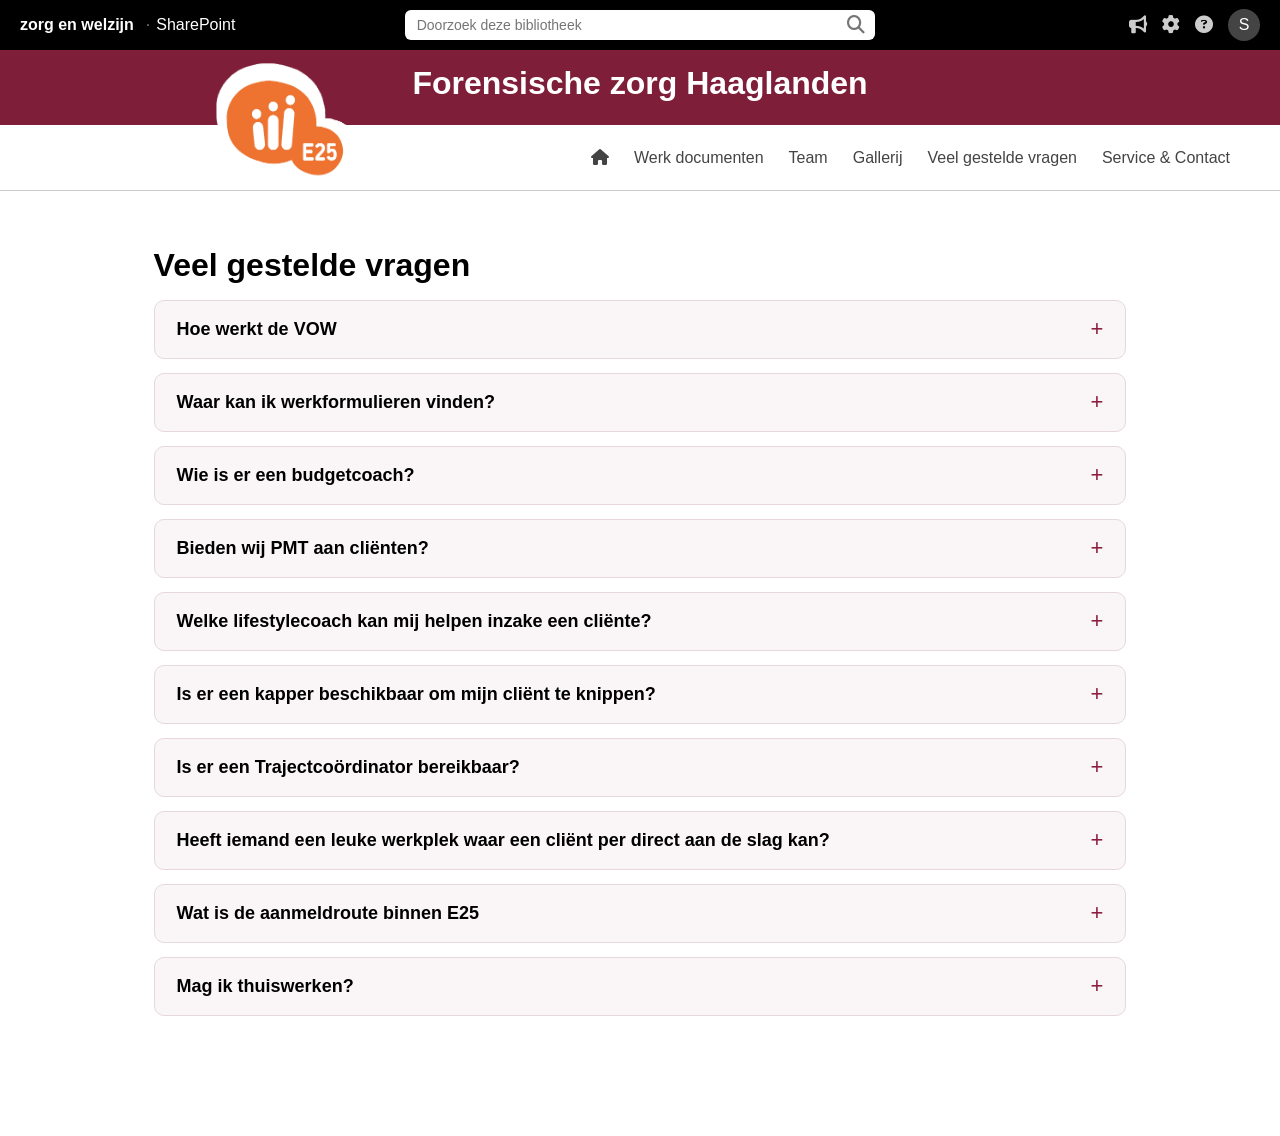
==== faq.html @ debcc2cc "Add files via upload" ====
<!DOCTYPE html>
<html lang="en">
<head>
  <meta charset="UTF-8">
  <meta name="viewport" content="width=device-width, initial-scale=1.0">
  <title>Trainingsaanbod</title>
  <link rel="stylesheet" href="./css/style.css">
  <link rel="stylesheet" href="./css/top-bar.css">
  <link rel="stylesheet" href="./css/red-sub-bar.css">
  <link rel="stylesheet" href="./css/white-sub-bar.css">
  <link rel="stylesheet" href="./css/trainingsaanbod.css">
  <link rel="stylesheet" href="https://cdnjs.cloudflare.com/ajax/libs/font-awesome/6.5.0/css/all.min.css">
</head>
<style>
  html{
    background-color: white;
  }
</style>
<body>
  <header class="sp-topbar">
    <!-- class="black-top-bar"> -->
    <div class="sp-left">
        <!-- <img src="./afbeeldingen/offlogo.png" class="sp-logo"> -->
        <span class="sp-title">zorg en welzijn</span>
        <span class="divider">·</span>
        <span class="sp-subtitle">SharePoint</span>
    </div>

    <div class="sp-center">
        <div class="searchbar">
            <input type="text" placeholder="Doorzoek deze bibliotheek">
            <i class="fa-solid fa-magnifying-glass"></i>
        </div>
    </div>

    <div class="sp-right">
        <i class="fa-solid fa-bullhorn"></i>
        <i class="fa-solid fa-gear"></i>
        <i class="fa-solid fa-circle-question"></i>
        <div class="user">S</div>
    </div>
  </header>

  <div class="red-sub-bar">
  <div class="bar-title">
      <h1>Forensische zorg Haaglanden</h1>
  </div>
  </div>
  <div class="white-sub-bar">
    <img class="logo-sub-bar" src="./afbeeldingen/logometwitterand.png" alt="logo-25">
  
    <ul class="main-menu">
      <li>
        <a href="index.html" class="home-link" aria-label="Home">
          <i class="fa-solid fa-house"></i>
        </a>
      </li>
      <li>Werk documenten</li>
      <li>Team</li>
      <li>Gallerij</li>
      <li><a href="faq.html">Veel gestelde vragen</a></li>
      <li>Service & Contact</li>
    </ul>
  </div>

  <section class="academy-section">

    <div class="academy-intro">
      <!-- <h2>E25 Academy – samen leren voor groei</h2>
  
      <p>
        Bij E25 geloven we dat echte groei ontstaat wanneer leren en ontwikkelen
        samenkomen – op school, op de werkvloer én in de praktijk.
        Daarom presenteren we met trots het trainingsaanbod van de E25 Academy:
        een samenhangend programma van trainingen en workshops voor leerlingen,
        mentoren en professionals.
      </p>
  
      <p>
        De E25 Academy biedt ruimte voor ontwikkeling, verbinding en
        deskundigheidsbevordering. Met onze trainingen ondersteunen we scholen
        en organisaties bij het creëren van een positieve, veilige en
        stimulerende leeromgeving.
      </p>
    </div> -->
  
    <h2 class="academy-subtitle">Veel gestelde vragen</h2>
  
    <div class="academy-accordion">
  
      <!-- BASISTRAININGEN -->
      <details>
        <summary>Hoe werkt de VOW</summary>
        <div class="accordion-content">
  
          <p>
            Dit is een procesinhoudelijke vraag. <br/>
            Neem contact op met uw trajectcoördinator.
          </p>

        </div>
      </details>
  
      <!-- MODULES -->
      <details>
        <summary>Waar kan ik werkformulieren vinden?</summary>
        <div class="accordion-content">
  
          <p>
            Dit is een procesinhoudelijke vraag. <br/>
            Neem contact op met uw trajectcoördinator.
          </p>
  
        </div>
      </details>
  
      <!-- WORKSHOPS -->
      <details>
        <summary>Wie is er een budgetcoach?</summary>
        <div class="accordion-content">
  
          <p>
            Gebruik het zoekvenster en benader een budgetcoach. 
          </p>
  
        </div>
      </details>
  
      <!-- PROFESSIONALS -->
      <details>
        <summary>Bieden wij PMT aan cliënten?</summary>
        <div class="accordion-content">
  
          <p>
            Dit is een traject inhoudelijke vraag. <br/>
            Neem contact op met één van de gedragswetenschappers.
          </p>
  
        </div>
      </details>

        <!-- lifestylecoach -->
        <details>
            <summary>Welke lifestylecoach kan mij helpen inzake een cliënte?</summary>
            <div class="accordion-content">
        
                <p>
                  Dit is een traject inhoudelijke vraag. <br/>
                  Neem contact op met uw betrokken gedragswetenschapper.
                </p>
        
            </div>
            </details>

        <!-- kapper -->
        <details>
            <summary>Is er een kapper beschikbaar om mijn cliënt te knippen?</summary>
            <div class="accordion-content">
        
                <p>
                  Het kapperstraject is aanvullend aan de coaching en valt onder het leerwerktraject. <br/>
                  Voor alle vragen m.b.t. leerwerktrajecten kunt u contact opnemen met de Locatiecoördinator.
                </p>
        
            </div>
            </details>

        <!-- Trajectcoördinator -->
        <details>
            <summary>Is er een Trajectcoördinator bereikbaar?</summary>
            <div class="accordion-content">
        
                <p>
                  Indien uw gekoppelde trajectcoördinator niet beriekbaar is en er geen vervangende trajectcoördinator beschrikbaar is, kunt u uw teamleider benaderen. 
                </p>
        
            </div>
            </details>


        <!-- werkplek -->
        <details>
            <summary>Heeft iemand een leuke werkplek waar een cliënt per direct aan de slag kan?</summary>
            <div class="accordion-content">
        
                <p>
                  Een jobcoach helpt cliënten bij het vinden van leer- werkplekken. <br/>
                  Neem contactop met één van de beschikbare jobcoaches binnen E25.
                </p>
        
            </div>
            </details>


        <!-- aanmeldroute  -->
        <details>
            <summary>Wat is de aanmeldroute binnen E25</summary>
            <div class="accordion-content">
        
                <p>
                  Dit is een procesinhoudelijke vraag. <br/>
                  Neem contact op met uw trajectcoördinator.
                </p>
        
            </div>
            </details>


        <!-- thuiswerken  -->
        <details>
            <summary>Mag ik thuiswerken?</summary>
            <div class="accordion-content">
        
                <p>
                  Neem contact op met uw teamleider. 
                </p>
        
            </div>
            </details>
  
    </div>
</body>
---- css/style.css ----
/* body{
    margin: 0;
    font-family: 'Segoe UI', Arial, sans-serif;
} */


/* BLACK Sharepoint bar */
/* .sp-topbar {
    background-color: black;
    color: white;
    display: flex;
    justify-content: space-between;
    align-items: center;
    height: 50px;
    padding-left: 20px;
    padding-right: 20px;
}

.sp-topbar i {
    margin-left: 15px;
    font-size: 18px;
    cursor: pointer;
    opacity: 0.8;
}

.sp-topbar i:hover {
    opacity: 1;
}

.sp-logo {
    height: 26px;
    margin-right: 10px;
}

.sp-left, .sp-right {
    display: flex;
    align-items: center;
}

.sp-title {
    font-weight: 600;
    margin-right: 6px;
}

.divider {
    margin: 0 6px;
    opacity: 0.5;
}

.user {
    background: #444;
    color: white;
    width: 32px;
    height: 32px;
    border-radius: 50%;
    display: flex;
    justify-content: center;
    align-items: center;
    margin-left: 15px;
}

.sp-center {
    flex: 1;
    display: flex;
    justify-content: center;
}

.searchbar {
    background: white;
    border-radius: 6px;
    padding: 6px 10px;
    width: 450px;
    display: flex;
    align-items: center;
    margin-right: 70px;
}

.searchbar input {
    border: none;
    outline: none;
    width: 100%;
    font-size: 14px;
}

.searchbar i {
    color: #555;
} */

/* RED sub bar*/
/* .red-sub-bar{
    background-color: #7f1e38;
    height: 75px;
    width: 100%;
    flex: 1;
    display: flex;
    justify-content: center;
    align-items: center;
}

.bar-title h1{
    color: white;
    margin-bottom: 30px;
} */

/* White NAV Bar*/
/* .white-sub-bar{
    background-color: white;
    height: 65px;
    width: 100%;
    border-bottom: 1px solid #CBCBCB;
    display: flex;
    justify-content: space-between;
    align-items: center;

}

.logo-sub-bar{
    width: 150px;
    height: 150px;
    margin-top: -60px;
    margin-left: 210px; 
}

.main-menu {
    display: flex;
    gap: 25px;
    list-style: none;
    padding: 0;
    margin-right: 50px; 
    font-size: 16px;
    align-items: center;
}

.main-menu li {
    cursor: pointer;
    color: #444;
}

.main-menu li:hover {
    color: #d0350a;
} */

/* ===== HERO MET FOTO ACHTERGROND ===== */
/* .hero-section {
    display: flex;
    justify-content: flex-start; 
    align-items: center; */
    /* height: 450px;                           Mooie CZ–achtige hoogte */
    /* padding-left: 80px; */
    /* margin-top: 2px;                      Zet het tekstblok iets naar rechts */
    
    /* background-image: url("./afbeeldingen/test.png"); */
    /* background-size: cover;                  Foto bedekt alles */
    /* background-position: center;             Mooie focus in het midden */
    /* background-repeat: no-repeat; */
    
    /* position: relative; */

    /* @media(min-width: 2004px){ */
        /* background-image: url("./afbeeldingen/testgroot.png"); */
    /* } */
/* } */

/* Donker overlay, zoals CZ */
/* .hero-section::before {
    content: "";
    position: absolute;
    top: 0;
    left: 0;
    width: 100%;
    height: 100%;
    background: linear-gradient(
        90deg,
        rgba(0, 0, 0, 0.7) 0%,
        rgba(0, 0, 0, 0.3) 60%,
        rgba(0, 0, 0, 0.0) 100%
    );
    z-index: 0;
} */


/* ===== TEKSTBLOK ===== */
/* .text-block {
    position: relative; */
    /* z-index: 1;                               staat boven de overlay */
    /* background: rgba(25, 35, 45, 0.9);        donker semi-transparant vlak */
    /* padding: 35px 45px;
    border-radius: 12px;
    max-width: 520px;
    color: white;
    box-shadow: 0 25px 60px rgba(0,0,0,0.32);
} */

/* TITEL */
/* .text-block h1 {
    font-size: 38px;
    font-weight: 700;
    line-height: 1.2;
    margin-bottom: 25px;
} */

/* TEKST */
/* .text-block p {
    font-size: 20px;
    line-height: 1.5;
    margin-bottom: 30px;
} */

/* BUTTON */
/* .cta-button {
    display: inline-block;
    background-color: #7f1e38;
    color: white;
    padding: 14px 26px;
    border-radius: 8px;
    font-weight: bold;
    text-decoration: none;
    transition: 0.2s;
} */

/* .cta-button:hover {
    background-color: #c44a1b;
} */


/* ===== ACTIEKAARTEN-CONTAINER ===== */
/* WRAPPER VOOR ICON-BLOK */
/* .icon-wrapper {
    margin: 40px auto 60px;
    width: 85%;
    max-width: 1200px;
    text-align: left;
} */

/* Titel boven iconen */
/* .icon-title {
    font-size: 22px;
    font-weight: 700;
    margin-bottom: 16px;
    color: #222;
    display: flex;
    justify-content: center;

} */

/* .icon-section {
    display: flex;
    justify-content: center;
    gap: 24px;
    padding: 30px 0 20px;
    background: #fff;
} */

/* KAARTJES – professioneel en subtiel */
/* .icon-card {
    background: white;
    width: 130px;
    height: 130px;
    border-radius: 12px;
    box-shadow: 0 4px 12px rgba(0,0,0,0.06); /* subtieler */
    /* display: flex;
    flex-direction: column;
    align-items: center;
    justify-content: center;
    text-align: center;
    padding: 12px;
    transition: all 0.22s ease;
    cursor: pointer; */
/* } */

/* Icoon kleiner en strakker */
/* .icon-card img {
    width: 70px;
    height: 70px;
    object-fit: contain;
    margin-bottom: 10px;
    transition: transform 0.22s ease;
} */

/* Tekst compact */
/* .icon-card p {
    font-size: 15px;
    font-weight: 600;
    color: #333;
} */

/* Professionele hover – licht & strak */
/* .icon-card:hover {
    transform: translateY(-4px);
    box-shadow: 0 8px 22px rgba(0,0,0,0.10);
} */

/* .icon-card:hover img {
    transform: scale(1.06);
} */

/* ---------------------------------------
   ZOEKVENSTER
---------------------------------------- */
/* ----------- LAYOUT WRAPPER ----------- */
/* .zoekvenster-layout {
    display: flex;
    align-items: flex-start;
    justify-content: center;
    gap: 40px;
    margin: 70px auto;
    width: 85%;
    max-width: 1300px;
} */

/* ----------- ZOEKVENSTER (LINKS) ----------- */
/* .zoekvenster-box {
    background: #fff;
    border-radius: 16px;
    padding: 40px 45px;
    width: 420px;
    box-shadow: 0 15px 35px rgba(0,0,0,0.08);
    border: 2px solid #eee;
}

.zoekvenster-box h2 {
    margin-top: 0;
    font-size: 26px;
    font-weight: 700;
    margin-bottom: 25px;
} */

/* INPUT GROEPEN */
/* .input-group {
    margin-bottom: 20px;
}

.input-group label {
    font-weight: 600;
    margin-bottom: 6px;
    display: block;
}

.input-group select {
    width: 100%;
    padding: 12px;
    border-radius: 8px;
    border: 2px solid #ccc;
    transition: border .2s;
} */

/* .input-group select:focus { */
    /* border-color: #b41e3a; CZ kleur */
/* } */

/* BUTTON */
/* .search-btn {
    width: 100%;
    background: #d60024;
    color: white;
    padding: 14px 20px;
    font-size: 18px;
    border: none;
    border-radius: 8px;
    cursor: pointer;
    font-weight: bold;
    transition: .2s;
}

.search-btn:hover {
    background: #a8001d;
} */

/* ----------- RECHTERZIJDE: INFO TEKST ----------- */
/* .zoekvenster-info {
    max-width: 500px;
    padding-top: 10px;
}

.zoekvenster-info h3 {
    margin-top: 0;
    margin-left: 5px;
    font-size: 28px;
    font-weight: 700;
}

.zoekvenster-info p {
    font-size: 17px;
    line-height: 1.6;
    margin-bottom: 16px;
    color: #444;
} */

/* MOBILE */
/* @media (max-width: 900px) {
    .zoekvenster-layout {
        flex-direction: column;
        align-items: center;
    }

    .zoekvenster-box {
        width: 100%;
    }

    .zoekvenster-info {
        text-align: center;
    }
} */
---- css/top-bar.css ----
body{
    margin: 0;
    font-family: 'Segoe UI', Arial, sans-serif;
}


/* BLACK Sharepoint bar */
.sp-topbar {
    background-color: black;
    color: white;
    display: flex;
    justify-content: space-between;
    align-items: center;
    height: 50px;
    padding-left: 20px;
    padding-right: 20px;
}

.sp-topbar i {
    margin-left: 15px;
    font-size: 18px;
    cursor: pointer;
    opacity: 0.8;
}

.sp-topbar i:hover {
    opacity: 1;
}

.sp-logo {
    height: 26px;
    margin-right: 10px;
}

.sp-left, .sp-right {
    display: flex;
    align-items: center;
}

.sp-title {
    font-weight: 600;
    margin-right: 6px;
}

.divider {
    margin: 0 6px;
    opacity: 0.5;
}

.user {
    background: #444;
    color: white;
    width: 32px;
    height: 32px;
    border-radius: 50%;
    display: flex;
    justify-content: center;
    align-items: center;
    margin-left: 15px;
}

.sp-center {
    flex: 1;
    display: flex;
    justify-content: center;
}

.searchbar {
    background: white;
    border-radius: 6px;
    padding: 6px 10px;
    width: 450px;
    display: flex;
    align-items: center;
    margin-right: 70px;
}

.searchbar input {
    border: none;
    outline: none;
    width: 100%;
    font-size: 14px;
}

.searchbar i {
    color: #555;
}
---- css/red-sub-bar.css ----
body{
    margin: 0;
    font-family: 'Segoe UI', Arial, sans-serif;
}

/* RED sub bar*/
.red-sub-bar{
    background-color: #7f1e38;
    height: 75px;
    width: 100%;
    flex: 1;
    display: flex;
    justify-content: center;
    align-items: center;
}

.bar-title h1{
    color: white;
    margin-bottom: 30px;
}
---- css/white-sub-bar.css ----
body{
    margin: 0;
    font-family: 'Segoe UI', Arial, sans-serif;
}

/* White NAV Bar*/
.white-sub-bar{
    background-color: white;
    height: 65px;
    width: 100%;
    border-bottom: 1px solid #CBCBCB;
    display: flex;
    justify-content: space-between;
    align-items: center;

}

.logo-sub-bar{
    width: 150px;
    height: 150px;
    margin-top: -60px;
    margin-left: 210px; 
}

.main-menu {
    display: flex;
    gap: 25px;
    list-style: none;
    padding: 0;
    margin-right: 50px; 
    font-size: 16px;
    align-items: center;
}

.main-menu li {
    cursor: pointer;
    color: #444;
}

.main-menu li:hover {
    color: #d0350a;
}

.main-menu a{
    color: inherit;
    text-decoration: none;
    display: inline-block;
  }
---- css/trainingsaanbod.css ----
/* ===========================
   E25 ACADEMY SECTION (TIGHTER)
=========================== */

.academy-section {
    width: 76%;
    margin: 56px auto 120px; /* ⬅️ minder ruimte boven, onder mag ruim blijven */
}

/* INTRO */
.academy-intro h2 {
    font-size: 32px;         /* ⬅️ iets kleiner */
    font-weight: 700;
    margin-bottom: 16px;     /* ⬅️ compacter */
    color: #000;
    line-height: 1.15;
}

.academy-intro p {
    font-size: 16px;         /* ⬅️ iets rustiger */
    line-height: 1.65;
    color: #333;
    max-width: 760px;
    margin-bottom: 14px;     /* ⬅️ compacter */
}

/* SUBTITLE */
.academy-subtitle {
    font-size: 26px;
    font-weight: 700;
    margin: 44px 0 22px;     /* ⬅️ minder witruimte */
    color: #000;
}

/* ===========================
   ACCORDION
=========================== */

.academy-accordion {
    display: flex;
    flex-direction: column;
    gap: 14px;
}

/* ACCORDION ITEM */
.academy-accordion details {
    background: #faf6f8;
    border-radius: 10px;
    border: 1px solid #e6d8de;
    padding: 0;
    overflow: hidden;
    transition: box-shadow 0.2s ease, border-color 0.2s ease;
}

.academy-accordion details:hover {
    border-color: #8b1e3f;
}

/* OPEN STATE */
.academy-accordion details[open] {
    box-shadow: 0 6px 18px rgba(0, 0, 0, 0.08);
}

/* SUMMARY */
.academy-accordion summary {
    list-style: none;
    cursor: pointer;
    padding: 18px 56px 18px 22px; /* ⬅️ iets minder hoog */
    font-size: 18px;
    font-weight: 600;
    color: #000;
    position: relative;
    background: transparent;
}

.academy-accordion summary::-webkit-details-marker {
    display: none;
}

/* PLUS / MINUS */
.academy-accordion summary::after {
    content: "+";
    position: absolute;
    right: 22px;
    top: 50%;
    transform: translateY(-50%);
    font-size: 22px;
    font-weight: 400;
    color: #8b1e3f;
}

.academy-accordion details[open] summary::after {
    content: "–";
}

/* CONTENT */
.accordion-content {
    padding: 0 22px 18px 22px; /* ⬅️ iets compacter */
}

.accordion-content ul {
    margin: 10px 0 0;
    padding-left: 20px;
}

.accordion-content li {
    font-size: 16px;
    line-height: 1.6;
    margin-bottom: 10px;
    color: #333;
}

.accordion-content p {
    font-size: 16px;
    line-height: 1.6;
    color: #333;
    margin: 10px 0 0;
}

/* ===========================
   BUTTON
=========================== */

.academy-button {
    display: inline-block;
    margin-top: 40px;        /* ⬅️ iets minder ruimte */
    padding: 14px 32px;
    font-size: 16px;
    font-weight: 600;
    background: #8b1e3f;
    color: #fff;
    text-decoration: none;
    border-radius: 8px;
    transition: background 0.2s ease, transform 0.15s ease;
}

.academy-button:hover {
    background: #721732;
    transform: translateY(-1px);
}

/* ===========================
   RESPONSIVE
=========================== */

@media (max-width: 1024px) {
    .academy-section {
        width: 90%;
        margin: 40px auto 90px;
    }

    .academy-intro h2 {
        font-size: 28px;
    }

    .academy-subtitle {
        font-size: 22px;
        margin: 34px 0 18px;
    }

    .academy-accordion summary {
        font-size: 17px;
        padding: 16px 52px 16px 18px;
    }
}
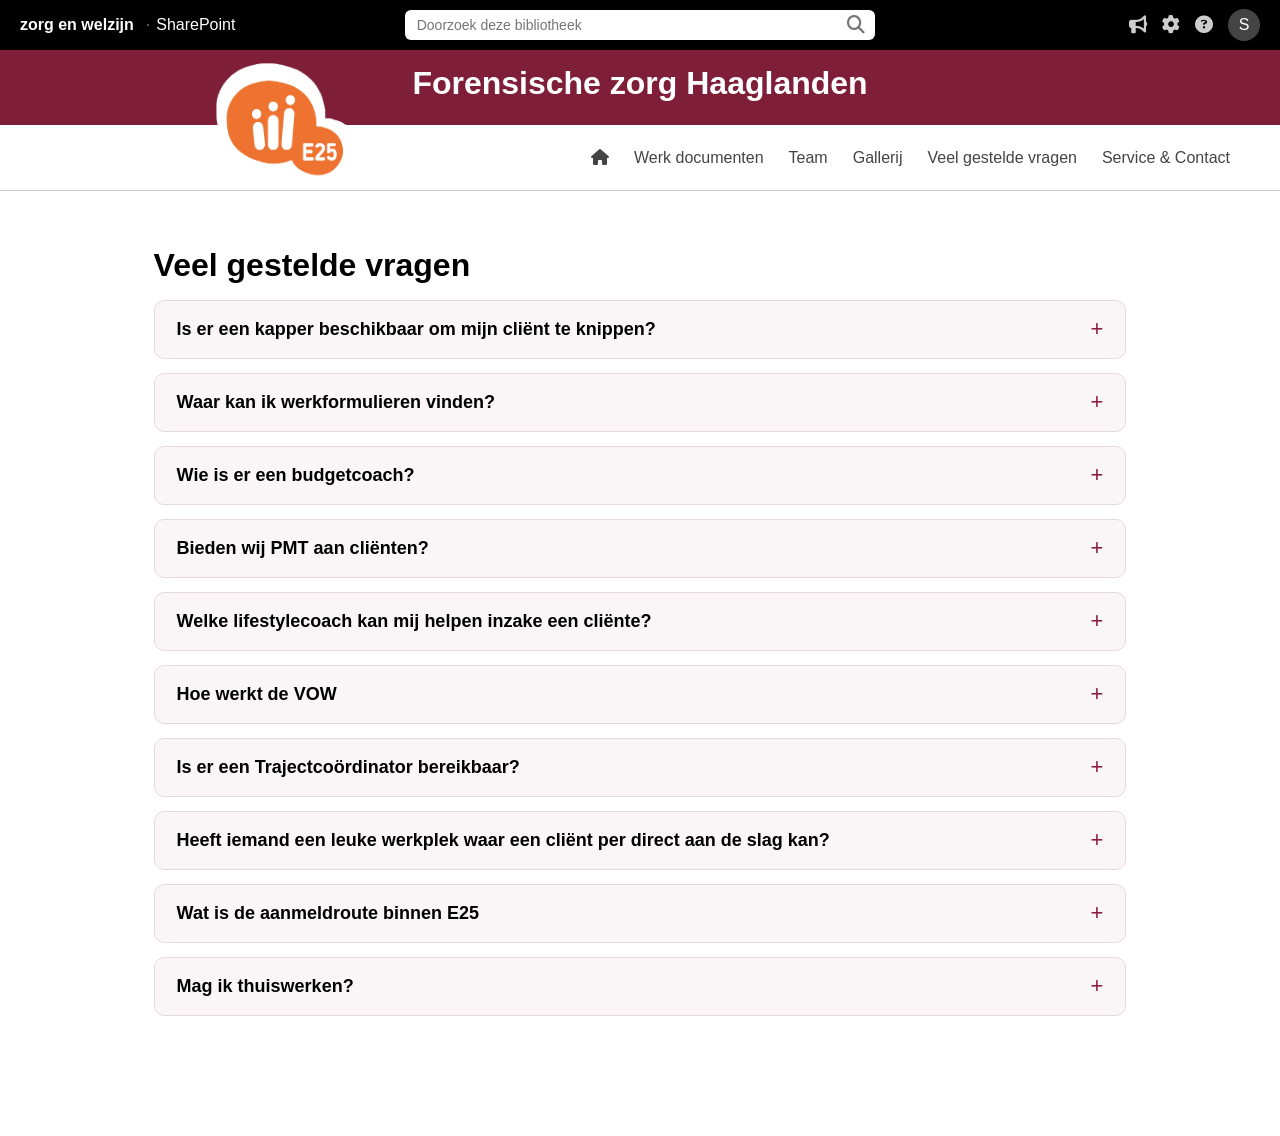
==== commit ce6a617a: "Add files via upload" ====
--- a/faq.html
+++ b/faq.html
@@ -88,135 +88,135 @@
   
     <div class="academy-accordion">
   
-      <!-- BASISTRAININGEN -->
-      <details>
-        <summary>Hoe werkt de VOW</summary>
+      <!-- kapper -->
+      <details>
+        <summary>Is er een kapper beschikbaar om mijn cliënt te knippen?</summary>
+        <div class="accordion-content">
+    
+            <p>
+              Het kapperstraject is aanvullend aan de coaching en valt onder het leerwerktraject. <br/>
+              Voor alle vragen m.b.t. leerwerktrajecten kunt u contact opnemen met de Locatiecoördinator.
+            </p>
+    
+        </div>
+      </details>
+  
+      <!-- MODULES -->
+      <details>
+        <summary>Waar kan ik werkformulieren vinden?</summary>
         <div class="accordion-content">
   
           <p>
             Dit is een procesinhoudelijke vraag. <br/>
             Neem contact op met uw trajectcoördinator.
           </p>
-
-        </div>
-      </details>
-  
-      <!-- MODULES -->
-      <details>
-        <summary>Waar kan ik werkformulieren vinden?</summary>
+  
+        </div>
+      </details>
+  
+      <!-- WORKSHOPS -->
+      <details>
+        <summary>Wie is er een budgetcoach?</summary>
+        <div class="accordion-content">
+  
+          <p>
+            Gebruik het zoekvenster en benader een budgetcoach. 
+          </p>
+  
+        </div>
+      </details>
+  
+      <!-- PROFESSIONALS -->
+      <details>
+        <summary>Bieden wij PMT aan cliënten?</summary>
+        <div class="accordion-content">
+  
+          <p>
+            Dit is een traject inhoudelijke vraag. <br/>
+            Neem contact op met één van de gedragswetenschappers.
+          </p>
+  
+        </div>
+      </details>
+
+      <!-- lifestylecoach -->
+      <details>
+        <summary>Welke lifestylecoach kan mij helpen inzake een cliënte?</summary>
+        <div class="accordion-content">
+    
+            <p>
+              Dit is een traject inhoudelijke vraag. <br/>
+              Neem contact op met uw betrokken gedragswetenschapper.
+            </p>
+    
+        </div>
+      </details>
+
+      <!-- BASISTRAININGEN -->
+      <details>
+        <summary>Hoe werkt de VOW</summary>
         <div class="accordion-content">
   
           <p>
             Dit is een procesinhoudelijke vraag. <br/>
             Neem contact op met uw trajectcoördinator.
           </p>
-  
-        </div>
-      </details>
-  
-      <!-- WORKSHOPS -->
-      <details>
-        <summary>Wie is er een budgetcoach?</summary>
-        <div class="accordion-content">
-  
-          <p>
-            Gebruik het zoekvenster en benader een budgetcoach. 
-          </p>
-  
-        </div>
-      </details>
-  
-      <!-- PROFESSIONALS -->
-      <details>
-        <summary>Bieden wij PMT aan cliënten?</summary>
-        <div class="accordion-content">
-  
-          <p>
-            Dit is een traject inhoudelijke vraag. <br/>
-            Neem contact op met één van de gedragswetenschappers.
-          </p>
-  
-        </div>
-      </details>
-
-        <!-- lifestylecoach -->
-        <details>
-            <summary>Welke lifestylecoach kan mij helpen inzake een cliënte?</summary>
-            <div class="accordion-content">
-        
-                <p>
-                  Dit is een traject inhoudelijke vraag. <br/>
-                  Neem contact op met uw betrokken gedragswetenschapper.
-                </p>
-        
-            </div>
-            </details>
-
-        <!-- kapper -->
-        <details>
-            <summary>Is er een kapper beschikbaar om mijn cliënt te knippen?</summary>
-            <div class="accordion-content">
-        
-                <p>
-                  Het kapperstraject is aanvullend aan de coaching en valt onder het leerwerktraject. <br/>
-                  Voor alle vragen m.b.t. leerwerktrajecten kunt u contact opnemen met de Locatiecoördinator.
-                </p>
-        
-            </div>
-            </details>
-
-        <!-- Trajectcoördinator -->
-        <details>
-            <summary>Is er een Trajectcoördinator bereikbaar?</summary>
-            <div class="accordion-content">
-        
-                <p>
-                  Indien uw gekoppelde trajectcoördinator niet beriekbaar is en er geen vervangende trajectcoördinator beschrikbaar is, kunt u uw teamleider benaderen. 
-                </p>
-        
-            </div>
-            </details>
-
-
-        <!-- werkplek -->
-        <details>
-            <summary>Heeft iemand een leuke werkplek waar een cliënt per direct aan de slag kan?</summary>
-            <div class="accordion-content">
-        
-                <p>
-                  Een jobcoach helpt cliënten bij het vinden van leer- werkplekken. <br/>
-                  Neem contactop met één van de beschikbare jobcoaches binnen E25.
-                </p>
-        
-            </div>
-            </details>
-
-
-        <!-- aanmeldroute  -->
-        <details>
-            <summary>Wat is de aanmeldroute binnen E25</summary>
-            <div class="accordion-content">
-        
-                <p>
-                  Dit is een procesinhoudelijke vraag. <br/>
-                  Neem contact op met uw trajectcoördinator.
-                </p>
-        
-            </div>
-            </details>
-
-
-        <!-- thuiswerken  -->
-        <details>
-            <summary>Mag ik thuiswerken?</summary>
-            <div class="accordion-content">
-        
-                <p>
-                  Neem contact op met uw teamleider. 
-                </p>
-        
-            </div>
-            </details>
+
+        </div>
+      </details>
+
+      <!-- Trajectcoördinator -->
+      <details>
+        <summary>Is er een Trajectcoördinator bereikbaar?</summary>
+        <div class="accordion-content">
+    
+            <p>
+              Indien uw gekoppelde trajectcoördinator niet beriekbaar is en er geen vervangende trajectcoördinator beschrikbaar is, kunt u uw teamleider benaderen. 
+            </p>
+    
+        </div>
+      </details>
+
+
+      <!-- werkplek -->
+      <details>
+        <summary>Heeft iemand een leuke werkplek waar een cliënt per direct aan de slag kan?</summary>
+        <div class="accordion-content">
+    
+            <p>
+              Een jobcoach helpt cliënten bij het vinden van leer- werkplekken. <br/>
+              Neem contactop met één van de beschikbare jobcoaches binnen E25.
+            </p>
+    
+        </div>
+      </details>
+
+
+      <!-- aanmeldroute  -->
+      <details>
+        <summary>Wat is de aanmeldroute binnen E25</summary>
+        <div class="accordion-content">
+    
+            <p>
+              Dit is een procesinhoudelijke vraag. <br/>
+              Neem contact op met uw trajectcoördinator.
+            </p>
+    
+        </div>
+      </details>
+
+
+      <!-- thuiswerken  -->
+      <details>
+        <summary>Mag ik thuiswerken?</summary>
+        <div class="accordion-content">
+    
+            <p>
+              Neem contact op met uw teamleider. 
+            </p>
+    
+        </div>
+      </details>
   
     </div>
 </body>
